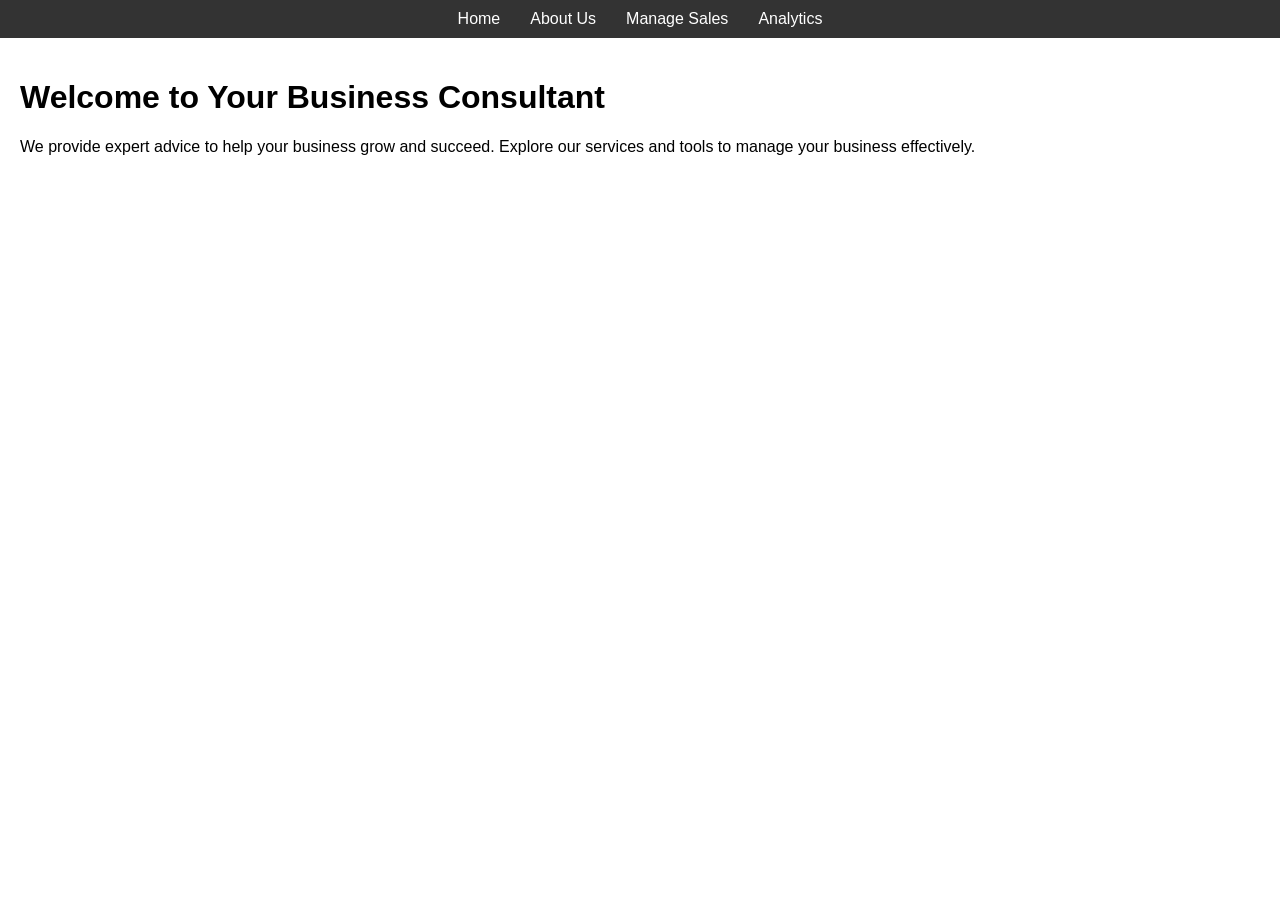
==== index.html @ 1d8488be "Committ 2" ====
<!DOCTYPE html>
<html lang="en">
<head>
    <meta charset="UTF-8">
    <meta name="viewport" content="width=device-width, initial-scale=1.0">
    <title>Business Consultant - Home</title>
    <link rel="stylesheet" href="styles.css">
</head>
<body>
    <header>
        <nav>
            <ul>
                <li><a href="index.html">Home</a></li>
                <li><a href="aboutus.html">About Us</a></li>
                <li><a href="managesales.html">Manage Sales</a></li>
                <li><a href="analytics.html">Analytics</a></li>
            </ul>
        </nav>
    </header>
    <main>
        <h1>Welcome to Your Business Consultant</h1>
        <p>We provide expert advice to help your business grow and succeed. Explore our services and tools to manage your business effectively.</p>
    </main>
</body>
</html>
---- styles.css ----
body {
    font-family: Arial, sans-serif;
    margin: 0;
    padding: 0;
}

header {
    background-color: #333;
    color: white;
    padding: 10px 0;
}

nav ul {
    list-style: none;
    margin: 0;
    padding: 0;
    display: flex;
    justify-content: center;
}

nav ul li {
    margin: 0 15px;
}

nav ul li a {
    color: white;
    text-decoration: none;
}

main {
    padding: 20px;
}
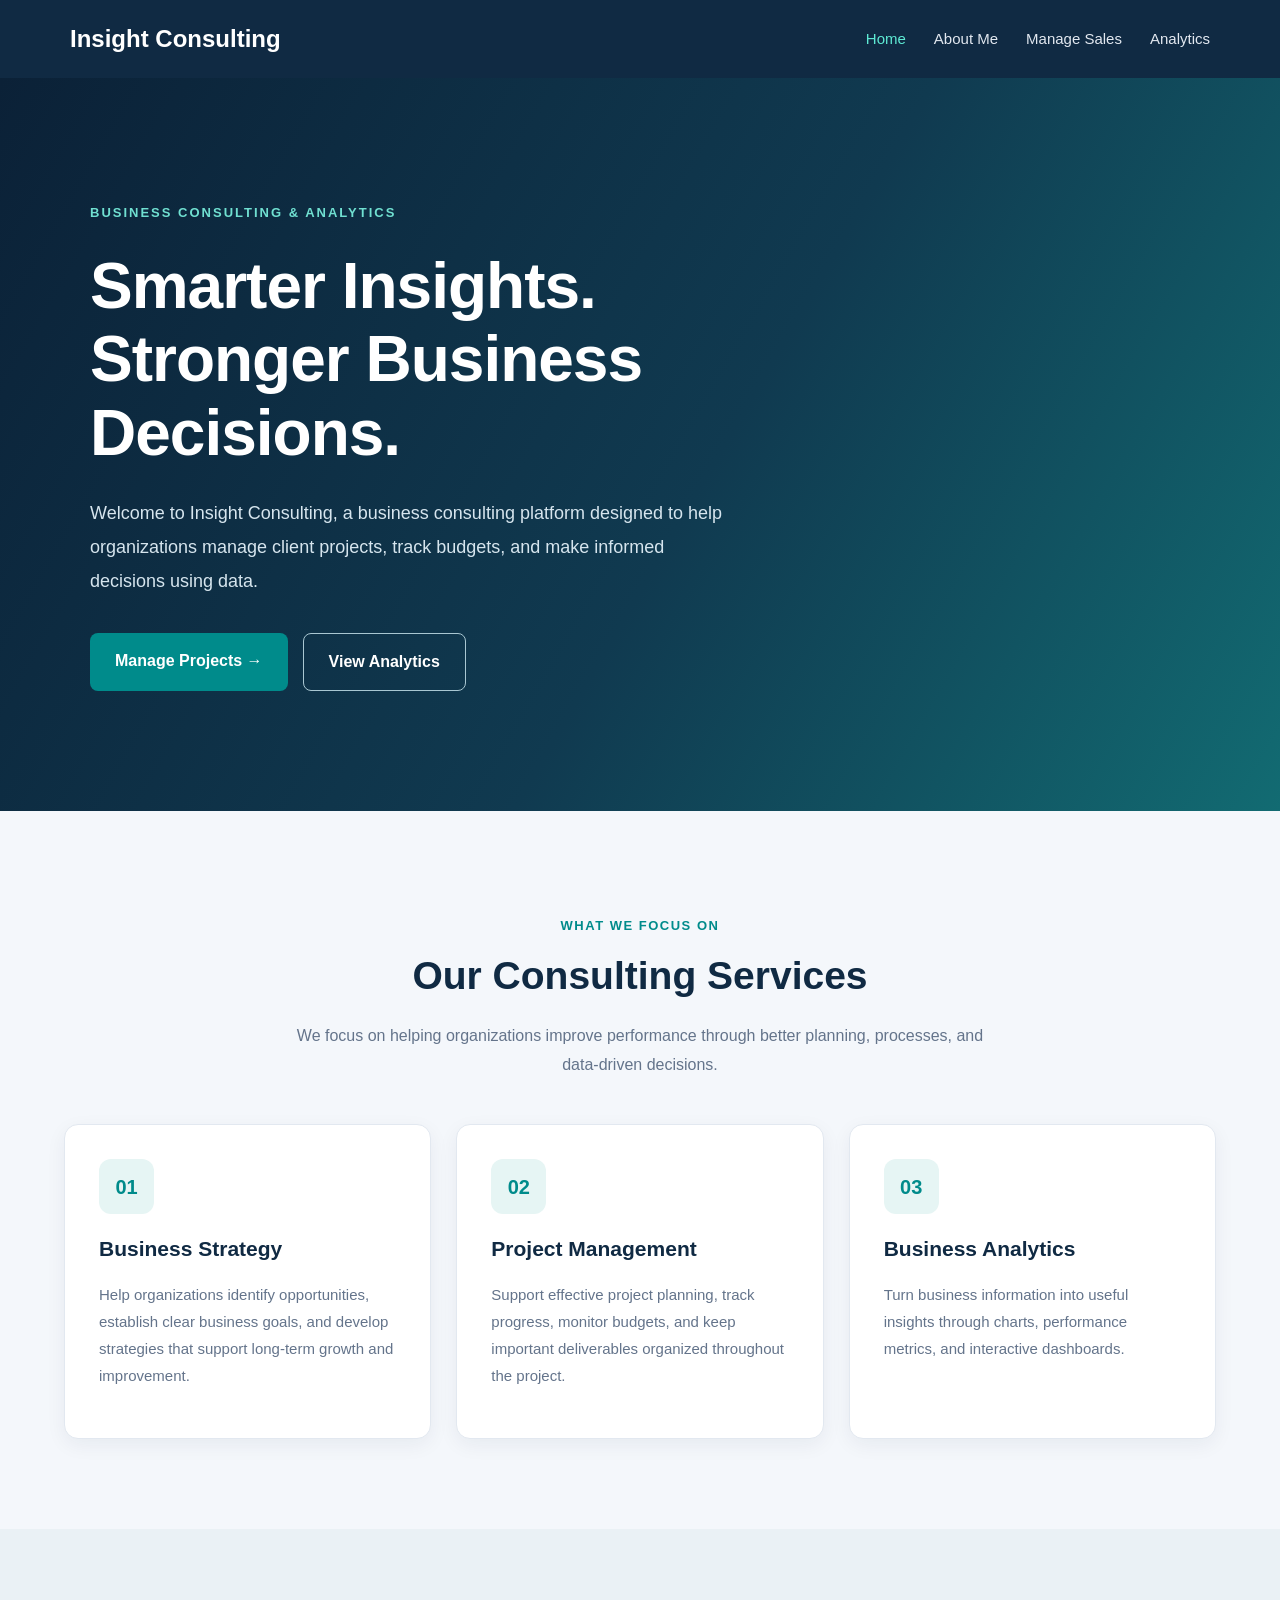
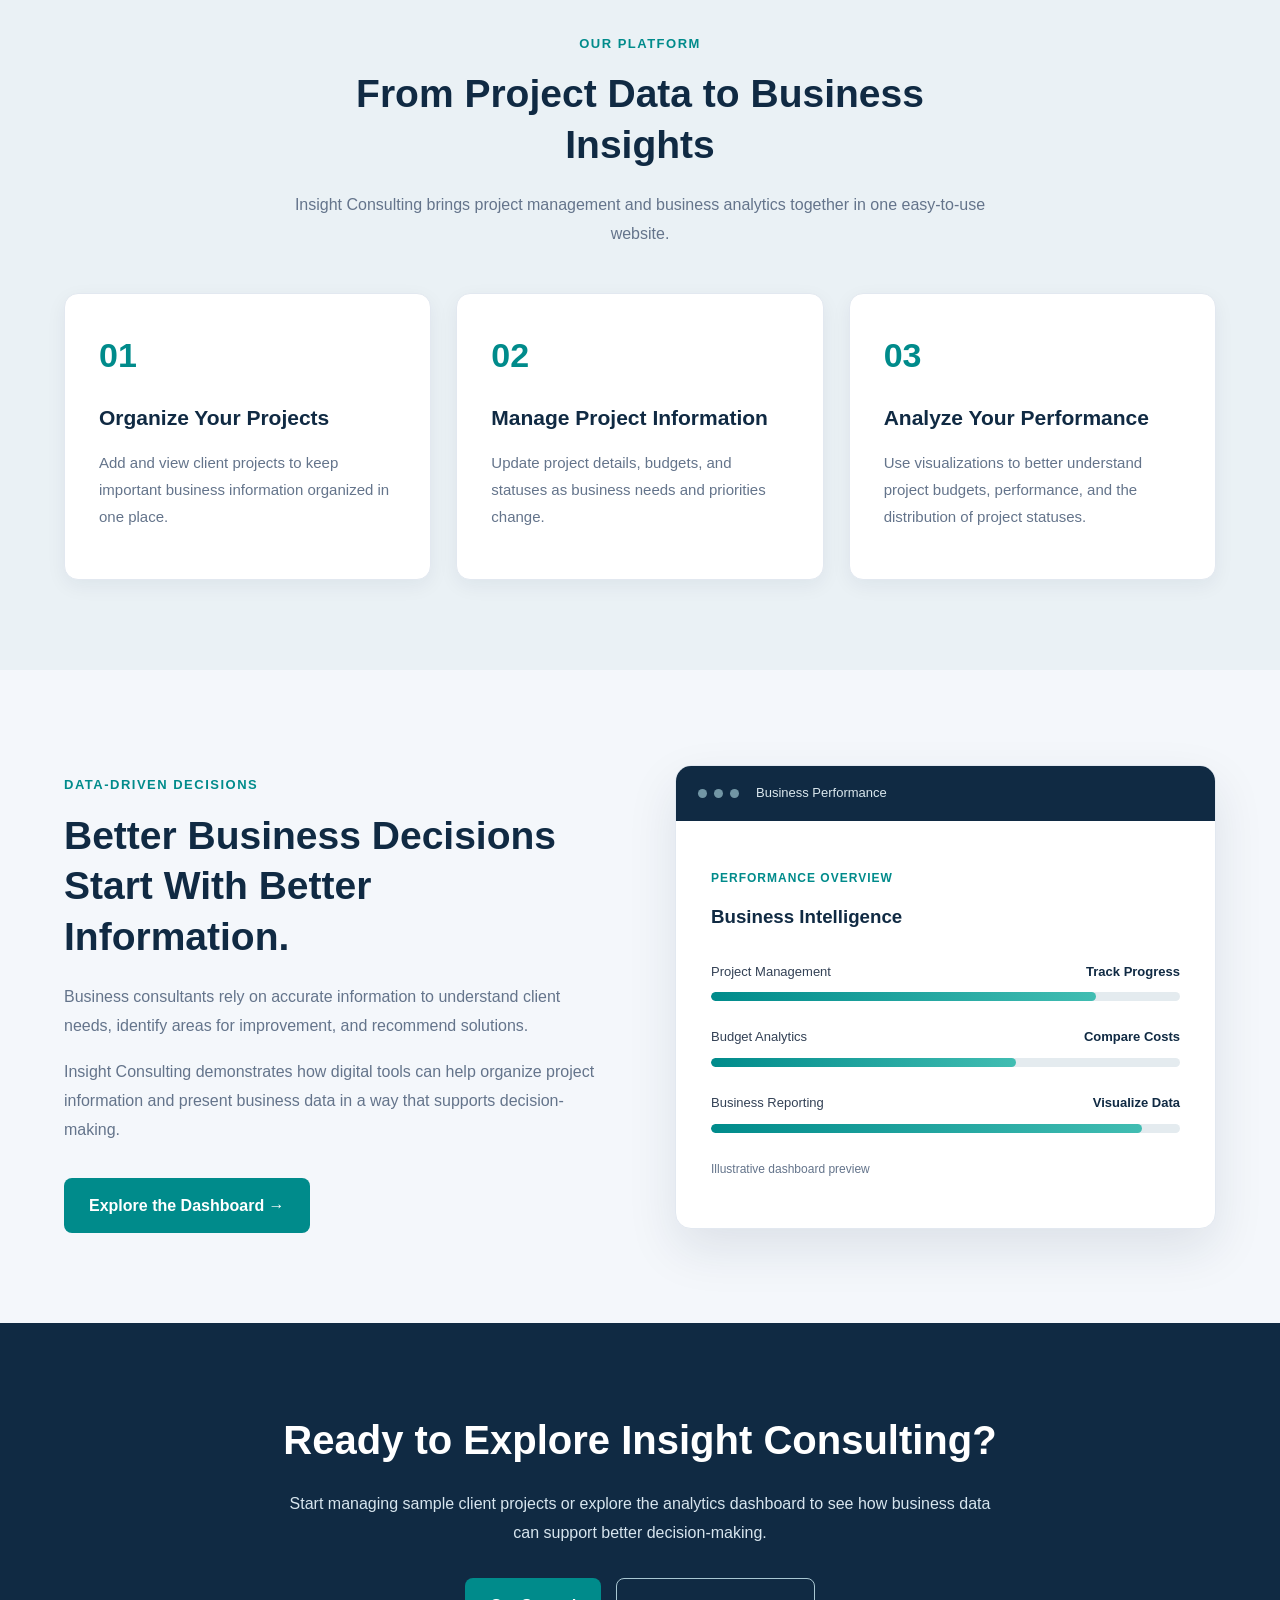
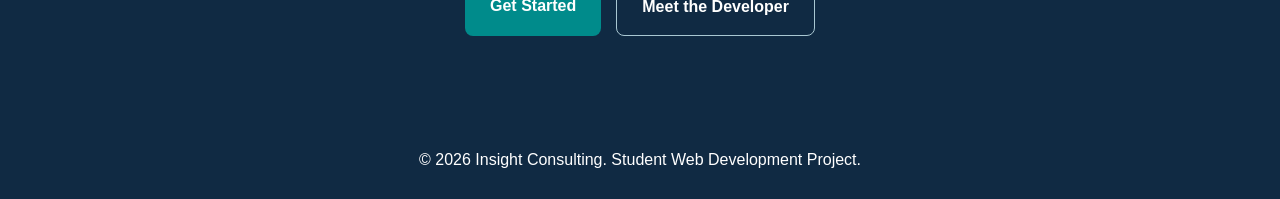
==== commit 9ad6b87c: "fixing the code" ====
--- a/index.html
+++ b/index.html
@@ -1,25 +1,331 @@
+
 <!DOCTYPE html>
 <html lang="en">
+
 <head>
+    <link rel="stylesheet" href="styles.css">
     <meta charset="UTF-8">
     <meta name="viewport" content="width=device-width, initial-scale=1.0">
-    <title>Business Consultant - Home</title>
+    <meta name="description" content="Insight Consulting helps businesses manage projects, track budgets, and understand performance through data analytics.">
+
+    <title>Home | Insight Consulting</title>
+
     <link rel="stylesheet" href="styles.css">
 </head>
+
 <body>
+
+    <!-- NAVIGATION BAR -->
     <header>
-        <nav>
-            <ul>
-                <li><a href="index.html">Home</a></li>
-                <li><a href="aboutus.html">About Us</a></li>
+        <nav class="navbar" aria-label="Main navigation">
+
+            <a href="index.html" class="logo">
+                Insight Consulting
+            </a>
+
+            <ul class="nav-links">
+                <li>
+                    <a href="index.html" class="active" aria-current="page">
+                        Home
+                    </a>
+                </li>
+                <li><a href="aboutus.html">About Me</a></li>
                 <li><a href="managesales.html">Manage Sales</a></li>
                 <li><a href="analytics.html">Analytics</a></li>
             </ul>
+
         </nav>
     </header>
-    <main>
-        <h1>Welcome to Your Business Consultant</h1>
-        <p>We provide expert advice to help your business grow and succeed. Explore our services and tools to manage your business effectively.</p>
+
+    <main class="home-page">
+
+        <!-- HERO SECTION -->
+        <section class="home-hero">
+            <div class="home-hero-content">
+
+                <p class="home-eyebrow">
+                    BUSINESS CONSULTING & ANALYTICS
+                </p>
+
+                <h1>
+                    Smarter Insights.<br>
+                    Stronger Business Decisions.
+                </h1>
+
+                <p class="home-hero-description">
+                    Welcome to Insight Consulting, a business
+                    consulting platform designed to help
+                    organizations manage client projects,
+                    track budgets, and make informed decisions
+                    using data.
+                </p>
+
+                <div class="home-actions">
+                    <a href="managesales.html" class="home-button-primary">
+                        Manage Projects &rarr;
+                    </a>
+
+                    <a href="analytics.html" class="home-button-secondary">
+                        View Analytics
+                    </a>
+                </div>
+
+            </div>
+        </section>
+
+        <!-- SERVICES SECTION -->
+        <section class="home-section" id="services">
+
+            <div class="home-section-heading">
+                <p class="home-section-label">WHAT WE FOCUS ON</p>
+
+                <h2>Our Consulting Services</h2>
+
+                <p>
+                    We focus on helping organizations improve
+                    performance through better planning,
+                    processes, and data-driven decisions.
+                </p>
+            </div>
+
+            <div class="home-card-grid">
+
+                <article class="home-service-card">
+                    <div class="home-service-icon" aria-hidden="true">
+                        01
+                    </div>
+
+                    <h3>Business Strategy</h3>
+
+                    <p>
+                        Help organizations identify opportunities,
+                        establish clear business goals, and
+                        develop strategies that support
+                        long-term growth and improvement.
+                    </p>
+                </article>
+
+                <article class="home-service-card">
+                    <div class="home-service-icon" aria-hidden="true">
+                        02
+                    </div>
+
+                    <h3>Project Management</h3>
+
+                    <p>
+                        Support effective project planning,
+                        track progress, monitor budgets,
+                        and keep important deliverables
+                        organized throughout the project.
+                    </p>
+                </article>
+
+                <article class="home-service-card">
+                    <div class="home-service-icon" aria-hidden="true">
+                        03
+                    </div>
+
+                    <h3>Business Analytics</h3>
+
+                    <p>
+                        Turn business information into useful
+                        insights through charts, performance
+                        metrics, and interactive dashboards.
+                    </p>
+                </article>
+
+            </div>
+        </section>
+
+        <!-- HOW IT WORKS -->
+        <section class="home-section home-section-alt">
+
+            <div class="home-section-heading">
+                <p class="home-section-label">OUR PLATFORM</p>
+
+                <h2>From Project Data to Business Insights</h2>
+
+                <p>
+                    Insight Consulting brings project management
+                    and business analytics together in one
+                    easy-to-use website.
+                </p>
+            </div>
+
+            <div class="home-steps-grid">
+
+                <article class="home-step-card">
+                    <span class="home-step-number">01</span>
+
+                    <h3>Organize Your Projects</h3>
+
+                    <p>
+                        Add and view client projects to keep
+                        important business information
+                        organized in one place.
+                    </p>
+                </article>
+
+                <article class="home-step-card">
+                    <span class="home-step-number">02</span>
+
+                    <h3>Manage Project Information</h3>
+
+                    <p>
+                        Update project details, budgets,
+                        and statuses as business needs
+                        and priorities change.
+                    </p>
+                </article>
+
+                <article class="home-step-card">
+                    <span class="home-step-number">03</span>
+
+                    <h3>Analyze Your Performance</h3>
+
+                    <p>
+                        Use visualizations to better understand
+                        project budgets, performance,
+                        and the distribution of project statuses.
+                    </p>
+                </article>
+
+            </div>
+
+        </section>
+
+        <!-- FEATURE SECTION -->
+        <section class="home-section">
+
+            <div class="home-feature">
+
+                <div class="home-feature-content">
+
+                    <p class="home-section-label">
+                        DATA-DRIVEN DECISIONS
+                    </p>
+
+                    <h2>
+                        Better Business Decisions Start
+                        With Better Information.
+                    </h2>
+
+                    <p>
+                        Business consultants rely on accurate
+                        information to understand client needs,
+                        identify areas for improvement,
+                        and recommend solutions.
+                    </p>
+
+                    <p>
+                        Insight Consulting demonstrates how
+                        digital tools can help organize project
+                        information and present business data
+                        in a way that supports decision-making.
+                    </p>
+
+                    <a href="analytics.html" class="home-button-primary">
+                        Explore the Dashboard &rarr;
+                    </a>
+
+                </div>
+
+                <div class="home-feature-panel">
+
+                    <div class="home-preview-header">
+                        <span class="home-preview-dot"></span>
+                        <span class="home-preview-dot"></span>
+                        <span class="home-preview-dot"></span>
+                        <span>Business Performance</span>
+                    </div>
+
+                    <div class="home-preview-body">
+
+                        <p class="home-preview-label">
+                            PERFORMANCE OVERVIEW
+                        </p>
+
+                        <h3>Business Intelligence</h3>
+
+                        <div class="home-preview-metric">
+                            <span>Project Management</span>
+                            <strong>Track Progress</strong>
+                        </div>
+
+                        <div class="home-preview-bar">
+                            <div style="width: 82%"></div>
+                        </div>
+
+                        <div class="home-preview-metric">
+                            <span>Budget Analytics</span>
+                            <strong>Compare Costs</strong>
+                        </div>
+
+                        <div class="home-preview-bar">
+                            <div style="width: 65%"></div>
+                        </div>
+
+                        <div class="home-preview-metric">
+                            <span>Business Reporting</span>
+                            <strong>Visualize Data</strong>
+                        </div>
+
+                        <div class="home-preview-bar">
+                            <div style="width: 92%"></div>
+                        </div>
+
+                        <p class="home-preview-disclaimer">
+                            Illustrative dashboard preview
+                        </p>
+
+                    </div>
+
+                </div>
+
+            </div>
+
+        </section>
+
+        <!-- CALL TO ACTION -->
+        <section class="home-cta">
+
+            <div class="home-cta-content">
+
+                <h2>Ready to Explore Insight Consulting?</h2>
+
+                <p>
+                    Start managing sample client projects
+                    or explore the analytics dashboard
+                    to see how business data can support
+                    better decision-making.
+                </p>
+
+                <div class="home-actions home-actions-center">
+
+                    <a href="managesales.html" class="home-button-primary">
+                        Get Started
+                    </a>
+
+                    <a href="aboutus.html" class="home-button-secondary">
+                        Meet the Developer
+                    </a>
+
+                </div>
+
+            </div>
+
+        </section>
+
     </main>
+
+    <!-- FOOTER -->
+    <footer class="about-footer">
+        <p>
+            &copy; 2026 Insight Consulting.
+            Student Web Development Project.
+        </p>
+    </footer>
+
 </body>
 </html>
+
--- a/styles.css
+++ b/styles.css
@@ -1,32 +1,1118 @@
+
+/* ==========================================
+   INSIGHT CONSULTING
+   COMPLETE WEBSITE STYLESHEET
+   ========================================== */
+
+/* COLORS AND GENERAL SETTINGS */
+
+:root {
+    --navy: #102a43;
+    --dark-blue: #173f5f;
+    --teal: #008b8b;
+    --light-teal: #e6f5f4;
+    --background: #f4f7fb;
+    --white: #ffffff;
+    --text: #334155;
+    --muted: #64748b;
+    --border: #e2e8f0;
+    --shadow: 0 6px 20px rgba(16, 42, 67, 0.06);
+}
+
+* {
+    box-sizing: border-box;
+}
+
+html {
+    scroll-behavior: smooth;
+}
+
 body {
-    font-family: Arial, sans-serif;
+    font-family: Arial, Helvetica, sans-serif;
     margin: 0;
     padding: 0;
-}
+    background: var(--background);
+    color: var(--text);
+    line-height: 1.6;
+}
+
+h1, h2, h3 {
+    color: var(--navy);
+    margin-top: 0;
+}
+
+p {
+    line-height: 1.8;
+}
+
+a {
+    text-decoration: none;
+}
+
+button, input, select, textarea {
+    font: inherit;
+}
+
+main {
+    width: 100%;
+    min-height: 70vh;
+}
+
+.container {
+    max-width: 1200px;
+    margin: auto;
+    padding: 40px 24px;
+}
+
+[hidden] {
+    display: none !important;
+}
+
+/* ==========================================
+   NAVIGATION BAR - ALL PAGES
+   ========================================== */
 
 header {
-    background-color: #333;
-    color: white;
-    padding: 10px 0;
-}
-
+    background: var(--navy);
+    color: white;
+}
+
+.navbar {
+    max-width: 1200px;
+    margin: auto;
+    padding: 20px 30px;
+    display: flex;
+    justify-content: space-between;
+    align-items: center;
+    gap: 20px;
+}
+
+.logo {
+    font-size: 24px;
+    font-weight: 700;
+    color: white;
+    white-space: nowrap;
+}
+
+.nav-links,
 nav ul {
+    display: flex;
+    align-items: center;
+    justify-content: center;
+    flex-wrap: wrap;
+    gap: 28px;
     list-style: none;
     margin: 0;
     padding: 0;
+}
+
+.nav-links a,
+nav ul a {
+    color: #e2e8f0;
+    font-size: 15px;
+    font-weight: 500;
+    transition: color 0.2s;
+}
+
+.nav-links a:hover,
+.nav-links a.active,
+nav ul a:hover {
+    color: #5eead4;
+}
+
+/* ==========================================
+   SHARED BUTTONS
+   ========================================== */
+
+.btn,
+button {
+    display: inline-block;
+    background: var(--teal);
+    color: white;
+    border: none;
+    border-radius: 8px;
+    padding: 12px 20px;
+    font-weight: 600;
+    cursor: pointer;
+    transition: background 0.2s, transform 0.2s;
+}
+
+.btn:hover,
+button:hover {
+    background: #006d6d;
+    transform: translateY(-2px);
+}
+
+.github-btn {
+    display: inline-block;
+    background: var(--teal);
+    color: white;
+    padding: 13px 24px;
+    border-radius: 8px;
+    font-weight: 600;
+    margin-top: 15px;
+    transition: background 0.2s;
+}
+
+.github-btn:hover {
+    background: #006d6d;
+}
+
+/* ==========================================
+   SHARED HERO DESIGN
+   ABOUT ME, ANALYTICS, MANAGE SALES
+   ========================================== */
+
+.about-hero {
+    background: linear-gradient(
+        135deg,
+        #102a43 0%,
+        #176b78 100%
+    );
+    text-align: center;
+    padding: 80px 20px;
+}
+
+.about-hero h1 {
+    color: white;
+    font-size: 44px;
+    margin-bottom: 15px;
+}
+
+.about-hero p {
+    color: #dcebf1;
+    font-size: 18px;
+    max-width: 680px;
+    margin: auto;
+}
+
+/* ==========================================
+   HOME PAGE - HERO SECTION
+   ========================================== */
+
+.home-page {
+    background: var(--background);
+}
+
+.home-hero {
+    background: linear-gradient(
+        120deg,
+        #0b2137 0%,
+        #103a50 55%,
+        #126b72 100%
+    );
+    color: white;
+    padding: 110px 24px 120px;
+}
+
+.home-hero-content {
+    max-width: 1100px;
+    margin: auto;
+}
+
+.home-eyebrow {
+    color: #70e0d1;
+    font-size: 13px;
+    font-weight: 700;
+    letter-spacing: 2px;
+    margin-bottom: 25px;
+}
+
+.home-hero h1 {
+    color: white;
+    font-size: clamp(38px, 5vw, 64px);
+    line-height: 1.15;
+    max-width: 850px;
+    margin-bottom: 25px;
+    letter-spacing: -1px;
+}
+
+.home-hero-description {
+    color: #d6e5ee;
+    font-size: 18px;
+    max-width: 650px;
+    line-height: 1.9;
+    margin-bottom: 35px;
+}
+
+.home-actions {
     display: flex;
+    gap: 15px;
+    flex-wrap: wrap;
+}
+
+.home-button-primary,
+.home-button-secondary {
+    display: inline-block;
+    padding: 15px 25px;
+    border-radius: 8px;
+    font-weight: 700;
+    transition: background 0.2s, transform 0.2s;
+}
+
+.home-button-primary {
+    background: var(--teal);
+    color: white;
+}
+
+.home-button-primary:hover {
+    background: #00a09d;
+    transform: translateY(-2px);
+}
+
+.home-button-secondary {
+    background: transparent;
+    color: white;
+    border: 1px solid #a9c7d2;
+}
+
+.home-button-secondary:hover {
+    background: rgba(255, 255, 255, 0.12);
+    transform: translateY(-2px);
+}
+
+/* ==========================================
+   HOME PAGE - SERVICES AND SECTIONS
+   ========================================== */
+
+.home-section {
+    max-width: 1200px;
+    margin: auto;
+    padding: 90px 24px;
+}
+
+.home-section-alt {
+    max-width: none;
+    background: #eaf1f5;
+}
+
+.home-section-alt > * {
+    max-width: 1152px;
+    margin-left: auto;
+    margin-right: auto;
+}
+
+.home-section-heading {
+    max-width: 700px;
+    margin: 0 auto 45px;
+    text-align: center;
+}
+
+.home-section-label {
+    color: var(--teal);
+    font-size: 13px;
+    font-weight: 700;
+    letter-spacing: 1.5px;
+}
+
+.home-section-heading h2,
+.home-feature h2 {
+    font-size: clamp(28px, 3.5vw, 39px);
+    line-height: 1.3;
+    margin: 14px 0 20px;
+}
+
+.home-section-heading p:not(.home-section-label) {
+    color: var(--muted);
+    font-size: 16px;
+}
+
+.home-card-grid,
+.home-steps-grid {
+    display: grid;
+    grid-template-columns: repeat(3, minmax(0, 1fr));
+    gap: 25px;
+}
+
+.home-service-card,
+.home-step-card {
+    background: white;
+    padding: 34px;
+    border-radius: 14px;
+    border: 1px solid var(--border);
+    box-shadow: var(--shadow);
+    transition: transform 0.2s, box-shadow 0.2s;
+}
+
+.home-service-card:hover,
+.home-step-card:hover {
+    transform: translateY(-5px);
+    box-shadow: 0 12px 25px rgba(16, 42, 67, 0.1);
+}
+
+.home-service-card h3,
+.home-step-card h3 {
+    font-size: 21px;
+    margin: 18px 0 12px;
+}
+
+.home-service-card p,
+.home-step-card p {
+    color: var(--muted);
+    font-size: 15px;
+}
+
+.home-service-icon {
+    display: flex;
+    align-items: center;
     justify-content: center;
-}
-
-nav ul li {
-    margin: 0 15px;
-}
-
-nav ul li a {
-    color: white;
-    text-decoration: none;
-}
-
-main {
-    padding: 20px;
-}
+    width: 55px;
+    height: 55px;
+    background: var(--light-teal);
+    color: var(--teal);
+    border-radius: 12px;
+    font-size: 20px;
+    font-weight: 800;
+}
+
+.home-step-number {
+    display: inline-block;
+    color: var(--teal);
+    font-size: 34px;
+    font-weight: 800;
+}
+
+/* ==========================================
+   HOME PAGE - DASHBOARD PREVIEW
+   ========================================== */
+
+.home-feature {
+    display: grid;
+    grid-template-columns: 1fr 1fr;
+    gap: 70px;
+    align-items: center;
+}
+
+.home-feature-content > p:not(.home-section-label) {
+    color: var(--muted);
+    margin-bottom: 18px;
+}
+
+.home-feature-content .home-button-primary {
+    margin-top: 15px;
+}
+
+.home-feature-panel {
+    background: white;
+    border: 1px solid var(--border);
+    border-radius: 16px;
+    overflow: hidden;
+    box-shadow: 0 20px 50px rgba(16, 42, 67, 0.1);
+}
+
+.home-preview-header {
+    display: flex;
+    align-items: center;
+    gap: 7px;
+    background: var(--navy);
+    color: #dae7ed;
+    padding: 17px 22px;
+    font-size: 13px;
+}
+
+.home-preview-header span:last-child {
+    margin-left: 10px;
+}
+
+.home-preview-dot {
+    width: 9px;
+    height: 9px;
+    background: #7296a5;
+    border-radius: 50%;
+}
+
+.home-preview-body {
+    padding: 35px;
+}
+
+.home-preview-label {
+    color: var(--teal);
+    font-size: 12px;
+    font-weight: 700;
+    letter-spacing: 1px;
+}
+
+.home-preview-body h3 {
+    margin-bottom: 30px;
+}
+
+.home-preview-metric {
+    display: flex;
+    justify-content: space-between;
+    align-items: center;
+    gap: 12px;
+    font-size: 13px;
+    margin-bottom: 10px;
+}
+
+.home-preview-metric strong {
+    color: var(--navy);
+}
+
+.home-preview-bar {
+    background: #e4ebef;
+    height: 9px;
+    border-radius: 10px;
+    overflow: hidden;
+    margin-bottom: 26px;
+}
+
+.home-preview-bar div {
+    background: linear-gradient(90deg, #008b8b, #41bdb2);
+    height: 100%;
+    border-radius: 10px;
+}
+
+.home-preview-disclaimer {
+    color: var(--muted);
+    font-size: 12px;
+}
+
+/* HOME CALL TO ACTION */
+
+.home-cta {
+    background: var(--navy);
+    color: white;
+    text-align: center;
+    padding: 85px 24px;
+}
+
+.home-cta-content {
+    max-width: 730px;
+    margin: auto;
+}
+
+.home-cta h2 {
+    color: white;
+    font-size: clamp(28px, 4vw, 40px);
+    margin-bottom: 18px;
+}
+
+.home-cta p {
+    color: #d7e5ee;
+    margin-bottom: 30px;
+}
+
+.home-actions-center {
+    justify-content: center;
+}
+
+/* ==========================================
+   ABOUT ME PAGE
+   ========================================== */
+
+.about-page {
+    background: var(--background);
+}
+
+.about-container {
+    max-width: 1100px;
+    margin: 50px auto;
+    padding: 0 24px;
+    display: grid;
+    grid-template-columns: repeat(2, minmax(0, 1fr));
+    gap: 25px;
+}
+
+.about-card {
+    background: white;
+    border: 1px solid var(--border);
+    border-radius: 14px;
+    padding: 32px;
+    box-shadow: var(--shadow);
+    transition: transform 0.2s, box-shadow 0.2s;
+}
+
+.about-card:hover {
+    transform: translateY(-4px);
+    box-shadow: 0 12px 28px rgba(16, 42, 67, 0.1);
+}
+
+.about-card h2 {
+    font-size: 24px;
+    margin-bottom: 18px;
+}
+
+.about-card p {
+    color: #526174;
+    font-size: 15px;
+    line-height: 1.9;
+    margin-bottom: 15px;
+}
+
+/* TECHNOLOGY BADGES */
+
+.skills {
+    display: flex;
+    flex-wrap: wrap;
+    gap: 12px;
+    margin-top: 20px;
+}
+
+.skills span {
+    background: var(--light-teal);
+    color: #066a6a;
+    border-radius: 25px;
+    padding: 10px 16px;
+    font-weight: 600;
+    font-size: 14px;
+}
+
+/* GITHUB CARD */
+
+.github-card {
+    background: linear-gradient(
+        135deg,
+        #102a43,
+        #173f5f
+    );
+}
+
+.github-card h2 {
+    color: white;
+}
+
+.github-card p {
+    color: #e2e8f0;
+}
+
+/* ==========================================
+   ANALYTICS PAGE
+   ========================================== */
+
+.analytics-page {
+    background: var(--background);
+}
+
+.analytics-container,
+.manage-container {
+    max-width: 1200px;
+    margin: auto;
+    padding: 45px 24px;
+}
+
+.dashboard-heading {
+    margin-bottom: 30px;
+}
+
+.dashboard-heading h2 {
+    font-size: 28px;
+    margin-bottom: 8px;
+}
+
+.dashboard-heading p {
+    color: var(--muted);
+    margin: 0 0 10px;
+}
+
+.sample-note {
+    font-size: 13px;
+    font-style: italic;
+}
+
+/* KPI CARDS */
+
+.kpi-grid {
+    display: grid;
+    grid-template-columns: repeat(4, minmax(0, 1fr));
+    gap: 20px;
+    margin-bottom: 30px;
+}
+
+.kpi-card {
+    background: white;
+    border: 1px solid var(--border);
+    border-radius: 14px;
+    padding: 25px;
+    box-shadow: var(--shadow);
+    min-width: 0;
+}
+
+.kpi-card h3 {
+    color: var(--muted);
+    font-size: 14px;
+    font-weight: 600;
+    margin-bottom: 15px;
+}
+
+.kpi-card p {
+    color: var(--navy);
+    font-size: clamp(24px, 2.5vw, 32px);
+    font-weight: 700;
+    margin: 0 0 10px;
+    overflow-wrap: anywhere;
+}
+
+.kpi-card span {
+    color: var(--muted);
+    font-size: 13px;
+}
+
+/* CHARTS */
+
+.charts-grid {
+    display: grid;
+    grid-template-columns: repeat(2, minmax(0, 1fr));
+    gap: 25px;
+    margin-bottom: 30px;
+}
+
+.chart-card {
+    background: white;
+    border: 1px solid var(--border);
+    border-radius: 14px;
+    padding: 28px;
+    box-shadow: var(--shadow);
+    min-width: 0;
+}
+
+.chart-card h2 {
+    font-size: 20px;
+    margin-bottom: 10px;
+}
+
+.chart-card p {
+    color: var(--muted);
+    font-size: 14px;
+    margin-bottom: 20px;
+}
+
+.chart-wrapper {
+    position: relative;
+    width: 100%;
+    height: 320px;
+}
+
+.insights-card {
+    background: linear-gradient(
+        135deg,
+        #102a43,
+        #176b78
+    );
+    color: white;
+    padding: 35px;
+    border-radius: 14px;
+}
+
+.insights-card h2 {
+    color: white;
+    margin-bottom: 15px;
+}
+
+.insights-card p {
+    color: #e2e8f0;
+    max-width: 850px;
+}
+
+/* ==========================================
+   MANAGE SALES / PROJECTS PAGE
+   ========================================== */
+
+.manage-page {
+    background: var(--background);
+}
+
+.manage-card {
+    background: white;
+    border: 1px solid var(--border);
+    border-radius: 14px;
+    padding: 30px;
+    margin-bottom: 30px;
+    box-shadow: var(--shadow);
+}
+
+.manage-card h2 {
+    font-size: 23px;
+    margin-bottom: 10px;
+}
+
+.manage-card > p {
+    color: var(--muted);
+    margin-bottom: 24px;
+}
+
+/* FORMS */
+
+form {
+    max-width: 700px;
+    background: white;
+    padding: 30px;
+    border: 1px solid var(--border);
+    border-radius: 12px;
+    margin-bottom: 30px;
+}
+
+.project-form {
+    max-width: none;
+    background: transparent;
+    border: none;
+    padding: 0;
+    margin: 0;
+}
+
+.form-grid,
+.filter-grid {
+    display: grid;
+    grid-template-columns: repeat(2, minmax(0, 1fr));
+    gap: 20px;
+}
+
+.form-field {
+    min-width: 0;
+}
+
+label {
+    display: block;
+    font-weight: 600;
+    font-size: 14px;
+    margin-bottom: 8px;
+}
+
+input,
+select,
+textarea {
+    width: 100%;
+    padding: 12px 14px;
+    border: 1px solid #cbd5e1;
+    border-radius: 8px;
+    margin-bottom: 18px;
+    background: white;
+    color: var(--text);
+}
+
+input:focus,
+select:focus,
+textarea:focus {
+    outline: 2px solid var(--teal);
+    outline-offset: 1px;
+}
+
+.form-actions {
+    display: flex;
+    flex-wrap: wrap;
+    gap: 12px;
+    margin-top: 10px;
+}
+
+.secondary-button {
+    background: #e2e8f0;
+    color: var(--navy);
+}
+
+.secondary-button:hover {
+    background: #cbd5e1;
+}
+
+.form-message {
+    min-height: 24px;
+    font-size: 14px;
+    font-weight: 600;
+    margin-top: 15px;
+}
+
+/* PROJECT TABLE */
+
+.records-heading {
+    display: flex;
+    justify-content: space-between;
+    align-items: center;
+    gap: 20px;
+    flex-wrap: wrap;
+    margin-bottom: 25px;
+}
+
+.records-heading p {
+    color: var(--muted);
+    margin: 5px 0;
+}
+
+.records-heading .github-btn {
+    margin-top: 0;
+}
+
+.table-container {
+    width: 100%;
+    overflow-x: auto;
+    background: white;
+    border: 1px solid var(--border);
+    border-radius: 12px;
+}
+
+table {
+    border-collapse: collapse;
+    width: 100%;
+    min-width: 600px;
+}
+
+.table-container table {
+    min-width: 900px;
+}
+
+th, td {
+    padding: 15px 18px;
+    text-align: left;
+    border-bottom: 1px solid var(--border);
+}
+
+th {
+    background: #eaf0f6;
+    color: var(--navy);
+    font-size: 14px;
+    white-space: nowrap;
+}
+
+td {
+    vertical-align: middle;
+}
+
+tbody tr:hover {
+    background: #f8fafc;
+}
+
+/* STATUS BADGES */
+
+.project-status {
+    display: inline-block;
+    padding: 6px 11px;
+    border-radius: 20px;
+    font-size: 12px;
+    font-weight: 700;
+    white-space: nowrap;
+}
+
+.project-status.planning {
+    background: #f1f5f9;
+    color: #475569;
+}
+
+.project-status.in-progress {
+    background: #dff7f2;
+    color: #096b60;
+}
+
+.project-status.completed {
+    background: #dbeafe;
+    color: #1d4ed8;
+}
+
+/* EDIT AND DELETE BUTTONS */
+
+.table-actions {
+    display: flex;
+    gap: 8px;
+}
+
+.table-actions button {
+    padding: 8px 12px;
+    border-radius: 6px;
+    font-size: 12px;
+    font-weight: 600;
+}
+
+.edit-button {
+    background: #e0f2f1;
+    color: #006d6d;
+}
+
+.edit-button:hover {
+    background: #b2dfdb;
+}
+
+.delete-button {
+    background: #fee2e2;
+    color: #b91c1c;
+}
+
+.delete-button:hover {
+    background: #fecaca;
+}
+
+.empty-message {
+    text-align: center;
+    padding: 25px;
+    color: var(--muted);
+}
+
+/* ==========================================
+   FOOTER - ALL PAGES
+   ========================================== */
+
+footer {
+    background: var(--navy);
+    color: white;
+    text-align: center;
+    padding: 25px 20px;
+}
+
+footer p {
+    margin: 0;
+    color: white;
+}
+
+/* ==========================================
+   TABLET RESPONSIVENESS
+   ========================================== */
+
+@media (max-width: 950px) {
+
+    .kpi-grid {
+        grid-template-columns: repeat(2, minmax(0, 1fr));
+    }
+
+    .charts-grid {
+        grid-template-columns: 1fr;
+    }
+
+    .home-card-grid,
+    .home-steps-grid {
+        grid-template-columns: repeat(2, minmax(0, 1fr));
+    }
+
+    .home-feature {
+        grid-template-columns: 1fr;
+        gap: 35px;
+    }
+}
+
+/* ==========================================
+   MOBILE RESPONSIVENESS
+   ========================================== */
+
+@media (max-width: 768px) {
+
+    .navbar {
+        flex-direction: column;
+        padding: 20px;
+        text-align: center;
+    }
+
+    .nav-links,
+    nav ul {
+        flex-wrap: wrap;
+        justify-content: center;
+        gap: 12px 20px;
+    }
+
+    .about-hero {
+        padding: 60px 20px;
+    }
+
+    .about-hero h1 {
+        font-size: 34px;
+    }
+
+    .about-container {
+        grid-template-columns: 1fr;
+        margin: 30px auto;
+    }
+
+    .about-card {
+        padding: 24px;
+    }
+
+    .form-grid,
+    .filter-grid {
+        grid-template-columns: 1fr;
+        gap: 10px;
+    }
+
+    .manage-container,
+    .analytics-container {
+        padding: 25px 16px;
+    }
+
+    .manage-card,
+    .chart-card {
+        padding: 20px;
+    }
+
+    .form-actions {
+        flex-direction: column;
+    }
+
+    .form-actions button {
+        width: 100%;
+    }
+
+    form {
+        padding: 20px;
+    }
+
+    .container {
+        padding: 25px 16px;
+    }
+}
+
+@media (max-width: 600px) {
+
+    .home-hero {
+        padding: 75px 20px;
+    }
+
+    .home-hero h1 {
+        letter-spacing: -0.5px;
+    }
+
+    .home-section {
+        padding: 55px 20px;
+    }
+
+    .home-card-grid,
+    .home-steps-grid {
+        grid-template-columns: 1fr;
+    }
+
+    .home-service-card,
+    .home-step-card {
+        padding: 25px;
+    }
+
+    .home-preview-body {
+        padding: 22px;
+    }
+
+    .home-preview-metric {
+        flex-direction: column;
+        align-items: flex-start;
+    }
+
+    .home-cta {
+        padding: 65px 20px;
+    }
+
+    .kpi-grid {
+        grid-template-columns: 1fr;
+    }
+
+    .chart-wrapper {
+        height: 300px;
+    }
+
+    .insights-card {
+        padding: 25px;
+    }
+}
+
+/* ==========================================
+   ACCESSIBILITY
+   ========================================== */
+
+a:focus-visible,
+button:focus-visible {
+    outline: 3px solid #14b8a6;
+    outline-offset: 3px;
+}
+
+@media (prefers-reduced-motion: reduce) {
+
+    html {
+        scroll-behavior: auto;
+    }
+
+    *,
+    *::before,
+    *::after {
+        transition: none !important;
+        animation: none !important;
+    }
+}
--- a/styles.css
+++ b/styles.css
@@ -1,32 +1,1118 @@
+
+/* ==========================================
+   INSIGHT CONSULTING
+   COMPLETE WEBSITE STYLESHEET
+   ========================================== */
+
+/* COLORS AND GENERAL SETTINGS */
+
+:root {
+    --navy: #102a43;
+    --dark-blue: #173f5f;
+    --teal: #008b8b;
+    --light-teal: #e6f5f4;
+    --background: #f4f7fb;
+    --white: #ffffff;
+    --text: #334155;
+    --muted: #64748b;
+    --border: #e2e8f0;
+    --shadow: 0 6px 20px rgba(16, 42, 67, 0.06);
+}
+
+* {
+    box-sizing: border-box;
+}
+
+html {
+    scroll-behavior: smooth;
+}
+
 body {
-    font-family: Arial, sans-serif;
+    font-family: Arial, Helvetica, sans-serif;
     margin: 0;
     padding: 0;
-}
+    background: var(--background);
+    color: var(--text);
+    line-height: 1.6;
+}
+
+h1, h2, h3 {
+    color: var(--navy);
+    margin-top: 0;
+}
+
+p {
+    line-height: 1.8;
+}
+
+a {
+    text-decoration: none;
+}
+
+button, input, select, textarea {
+    font: inherit;
+}
+
+main {
+    width: 100%;
+    min-height: 70vh;
+}
+
+.container {
+    max-width: 1200px;
+    margin: auto;
+    padding: 40px 24px;
+}
+
+[hidden] {
+    display: none !important;
+}
+
+/* ==========================================
+   NAVIGATION BAR - ALL PAGES
+   ========================================== */
 
 header {
-    background-color: #333;
-    color: white;
-    padding: 10px 0;
-}
-
+    background: var(--navy);
+    color: white;
+}
+
+.navbar {
+    max-width: 1200px;
+    margin: auto;
+    padding: 20px 30px;
+    display: flex;
+    justify-content: space-between;
+    align-items: center;
+    gap: 20px;
+}
+
+.logo {
+    font-size: 24px;
+    font-weight: 700;
+    color: white;
+    white-space: nowrap;
+}
+
+.nav-links,
 nav ul {
+    display: flex;
+    align-items: center;
+    justify-content: center;
+    flex-wrap: wrap;
+    gap: 28px;
     list-style: none;
     margin: 0;
     padding: 0;
+}
+
+.nav-links a,
+nav ul a {
+    color: #e2e8f0;
+    font-size: 15px;
+    font-weight: 500;
+    transition: color 0.2s;
+}
+
+.nav-links a:hover,
+.nav-links a.active,
+nav ul a:hover {
+    color: #5eead4;
+}
+
+/* ==========================================
+   SHARED BUTTONS
+   ========================================== */
+
+.btn,
+button {
+    display: inline-block;
+    background: var(--teal);
+    color: white;
+    border: none;
+    border-radius: 8px;
+    padding: 12px 20px;
+    font-weight: 600;
+    cursor: pointer;
+    transition: background 0.2s, transform 0.2s;
+}
+
+.btn:hover,
+button:hover {
+    background: #006d6d;
+    transform: translateY(-2px);
+}
+
+.github-btn {
+    display: inline-block;
+    background: var(--teal);
+    color: white;
+    padding: 13px 24px;
+    border-radius: 8px;
+    font-weight: 600;
+    margin-top: 15px;
+    transition: background 0.2s;
+}
+
+.github-btn:hover {
+    background: #006d6d;
+}
+
+/* ==========================================
+   SHARED HERO DESIGN
+   ABOUT ME, ANALYTICS, MANAGE SALES
+   ========================================== */
+
+.about-hero {
+    background: linear-gradient(
+        135deg,
+        #102a43 0%,
+        #176b78 100%
+    );
+    text-align: center;
+    padding: 80px 20px;
+}
+
+.about-hero h1 {
+    color: white;
+    font-size: 44px;
+    margin-bottom: 15px;
+}
+
+.about-hero p {
+    color: #dcebf1;
+    font-size: 18px;
+    max-width: 680px;
+    margin: auto;
+}
+
+/* ==========================================
+   HOME PAGE - HERO SECTION
+   ========================================== */
+
+.home-page {
+    background: var(--background);
+}
+
+.home-hero {
+    background: linear-gradient(
+        120deg,
+        #0b2137 0%,
+        #103a50 55%,
+        #126b72 100%
+    );
+    color: white;
+    padding: 110px 24px 120px;
+}
+
+.home-hero-content {
+    max-width: 1100px;
+    margin: auto;
+}
+
+.home-eyebrow {
+    color: #70e0d1;
+    font-size: 13px;
+    font-weight: 700;
+    letter-spacing: 2px;
+    margin-bottom: 25px;
+}
+
+.home-hero h1 {
+    color: white;
+    font-size: clamp(38px, 5vw, 64px);
+    line-height: 1.15;
+    max-width: 850px;
+    margin-bottom: 25px;
+    letter-spacing: -1px;
+}
+
+.home-hero-description {
+    color: #d6e5ee;
+    font-size: 18px;
+    max-width: 650px;
+    line-height: 1.9;
+    margin-bottom: 35px;
+}
+
+.home-actions {
     display: flex;
+    gap: 15px;
+    flex-wrap: wrap;
+}
+
+.home-button-primary,
+.home-button-secondary {
+    display: inline-block;
+    padding: 15px 25px;
+    border-radius: 8px;
+    font-weight: 700;
+    transition: background 0.2s, transform 0.2s;
+}
+
+.home-button-primary {
+    background: var(--teal);
+    color: white;
+}
+
+.home-button-primary:hover {
+    background: #00a09d;
+    transform: translateY(-2px);
+}
+
+.home-button-secondary {
+    background: transparent;
+    color: white;
+    border: 1px solid #a9c7d2;
+}
+
+.home-button-secondary:hover {
+    background: rgba(255, 255, 255, 0.12);
+    transform: translateY(-2px);
+}
+
+/* ==========================================
+   HOME PAGE - SERVICES AND SECTIONS
+   ========================================== */
+
+.home-section {
+    max-width: 1200px;
+    margin: auto;
+    padding: 90px 24px;
+}
+
+.home-section-alt {
+    max-width: none;
+    background: #eaf1f5;
+}
+
+.home-section-alt > * {
+    max-width: 1152px;
+    margin-left: auto;
+    margin-right: auto;
+}
+
+.home-section-heading {
+    max-width: 700px;
+    margin: 0 auto 45px;
+    text-align: center;
+}
+
+.home-section-label {
+    color: var(--teal);
+    font-size: 13px;
+    font-weight: 700;
+    letter-spacing: 1.5px;
+}
+
+.home-section-heading h2,
+.home-feature h2 {
+    font-size: clamp(28px, 3.5vw, 39px);
+    line-height: 1.3;
+    margin: 14px 0 20px;
+}
+
+.home-section-heading p:not(.home-section-label) {
+    color: var(--muted);
+    font-size: 16px;
+}
+
+.home-card-grid,
+.home-steps-grid {
+    display: grid;
+    grid-template-columns: repeat(3, minmax(0, 1fr));
+    gap: 25px;
+}
+
+.home-service-card,
+.home-step-card {
+    background: white;
+    padding: 34px;
+    border-radius: 14px;
+    border: 1px solid var(--border);
+    box-shadow: var(--shadow);
+    transition: transform 0.2s, box-shadow 0.2s;
+}
+
+.home-service-card:hover,
+.home-step-card:hover {
+    transform: translateY(-5px);
+    box-shadow: 0 12px 25px rgba(16, 42, 67, 0.1);
+}
+
+.home-service-card h3,
+.home-step-card h3 {
+    font-size: 21px;
+    margin: 18px 0 12px;
+}
+
+.home-service-card p,
+.home-step-card p {
+    color: var(--muted);
+    font-size: 15px;
+}
+
+.home-service-icon {
+    display: flex;
+    align-items: center;
     justify-content: center;
-}
-
-nav ul li {
-    margin: 0 15px;
-}
-
-nav ul li a {
-    color: white;
-    text-decoration: none;
-}
-
-main {
-    padding: 20px;
-}
+    width: 55px;
+    height: 55px;
+    background: var(--light-teal);
+    color: var(--teal);
+    border-radius: 12px;
+    font-size: 20px;
+    font-weight: 800;
+}
+
+.home-step-number {
+    display: inline-block;
+    color: var(--teal);
+    font-size: 34px;
+    font-weight: 800;
+}
+
+/* ==========================================
+   HOME PAGE - DASHBOARD PREVIEW
+   ========================================== */
+
+.home-feature {
+    display: grid;
+    grid-template-columns: 1fr 1fr;
+    gap: 70px;
+    align-items: center;
+}
+
+.home-feature-content > p:not(.home-section-label) {
+    color: var(--muted);
+    margin-bottom: 18px;
+}
+
+.home-feature-content .home-button-primary {
+    margin-top: 15px;
+}
+
+.home-feature-panel {
+    background: white;
+    border: 1px solid var(--border);
+    border-radius: 16px;
+    overflow: hidden;
+    box-shadow: 0 20px 50px rgba(16, 42, 67, 0.1);
+}
+
+.home-preview-header {
+    display: flex;
+    align-items: center;
+    gap: 7px;
+    background: var(--navy);
+    color: #dae7ed;
+    padding: 17px 22px;
+    font-size: 13px;
+}
+
+.home-preview-header span:last-child {
+    margin-left: 10px;
+}
+
+.home-preview-dot {
+    width: 9px;
+    height: 9px;
+    background: #7296a5;
+    border-radius: 50%;
+}
+
+.home-preview-body {
+    padding: 35px;
+}
+
+.home-preview-label {
+    color: var(--teal);
+    font-size: 12px;
+    font-weight: 700;
+    letter-spacing: 1px;
+}
+
+.home-preview-body h3 {
+    margin-bottom: 30px;
+}
+
+.home-preview-metric {
+    display: flex;
+    justify-content: space-between;
+    align-items: center;
+    gap: 12px;
+    font-size: 13px;
+    margin-bottom: 10px;
+}
+
+.home-preview-metric strong {
+    color: var(--navy);
+}
+
+.home-preview-bar {
+    background: #e4ebef;
+    height: 9px;
+    border-radius: 10px;
+    overflow: hidden;
+    margin-bottom: 26px;
+}
+
+.home-preview-bar div {
+    background: linear-gradient(90deg, #008b8b, #41bdb2);
+    height: 100%;
+    border-radius: 10px;
+}
+
+.home-preview-disclaimer {
+    color: var(--muted);
+    font-size: 12px;
+}
+
+/* HOME CALL TO ACTION */
+
+.home-cta {
+    background: var(--navy);
+    color: white;
+    text-align: center;
+    padding: 85px 24px;
+}
+
+.home-cta-content {
+    max-width: 730px;
+    margin: auto;
+}
+
+.home-cta h2 {
+    color: white;
+    font-size: clamp(28px, 4vw, 40px);
+    margin-bottom: 18px;
+}
+
+.home-cta p {
+    color: #d7e5ee;
+    margin-bottom: 30px;
+}
+
+.home-actions-center {
+    justify-content: center;
+}
+
+/* ==========================================
+   ABOUT ME PAGE
+   ========================================== */
+
+.about-page {
+    background: var(--background);
+}
+
+.about-container {
+    max-width: 1100px;
+    margin: 50px auto;
+    padding: 0 24px;
+    display: grid;
+    grid-template-columns: repeat(2, minmax(0, 1fr));
+    gap: 25px;
+}
+
+.about-card {
+    background: white;
+    border: 1px solid var(--border);
+    border-radius: 14px;
+    padding: 32px;
+    box-shadow: var(--shadow);
+    transition: transform 0.2s, box-shadow 0.2s;
+}
+
+.about-card:hover {
+    transform: translateY(-4px);
+    box-shadow: 0 12px 28px rgba(16, 42, 67, 0.1);
+}
+
+.about-card h2 {
+    font-size: 24px;
+    margin-bottom: 18px;
+}
+
+.about-card p {
+    color: #526174;
+    font-size: 15px;
+    line-height: 1.9;
+    margin-bottom: 15px;
+}
+
+/* TECHNOLOGY BADGES */
+
+.skills {
+    display: flex;
+    flex-wrap: wrap;
+    gap: 12px;
+    margin-top: 20px;
+}
+
+.skills span {
+    background: var(--light-teal);
+    color: #066a6a;
+    border-radius: 25px;
+    padding: 10px 16px;
+    font-weight: 600;
+    font-size: 14px;
+}
+
+/* GITHUB CARD */
+
+.github-card {
+    background: linear-gradient(
+        135deg,
+        #102a43,
+        #173f5f
+    );
+}
+
+.github-card h2 {
+    color: white;
+}
+
+.github-card p {
+    color: #e2e8f0;
+}
+
+/* ==========================================
+   ANALYTICS PAGE
+   ========================================== */
+
+.analytics-page {
+    background: var(--background);
+}
+
+.analytics-container,
+.manage-container {
+    max-width: 1200px;
+    margin: auto;
+    padding: 45px 24px;
+}
+
+.dashboard-heading {
+    margin-bottom: 30px;
+}
+
+.dashboard-heading h2 {
+    font-size: 28px;
+    margin-bottom: 8px;
+}
+
+.dashboard-heading p {
+    color: var(--muted);
+    margin: 0 0 10px;
+}
+
+.sample-note {
+    font-size: 13px;
+    font-style: italic;
+}
+
+/* KPI CARDS */
+
+.kpi-grid {
+    display: grid;
+    grid-template-columns: repeat(4, minmax(0, 1fr));
+    gap: 20px;
+    margin-bottom: 30px;
+}
+
+.kpi-card {
+    background: white;
+    border: 1px solid var(--border);
+    border-radius: 14px;
+    padding: 25px;
+    box-shadow: var(--shadow);
+    min-width: 0;
+}
+
+.kpi-card h3 {
+    color: var(--muted);
+    font-size: 14px;
+    font-weight: 600;
+    margin-bottom: 15px;
+}
+
+.kpi-card p {
+    color: var(--navy);
+    font-size: clamp(24px, 2.5vw, 32px);
+    font-weight: 700;
+    margin: 0 0 10px;
+    overflow-wrap: anywhere;
+}
+
+.kpi-card span {
+    color: var(--muted);
+    font-size: 13px;
+}
+
+/* CHARTS */
+
+.charts-grid {
+    display: grid;
+    grid-template-columns: repeat(2, minmax(0, 1fr));
+    gap: 25px;
+    margin-bottom: 30px;
+}
+
+.chart-card {
+    background: white;
+    border: 1px solid var(--border);
+    border-radius: 14px;
+    padding: 28px;
+    box-shadow: var(--shadow);
+    min-width: 0;
+}
+
+.chart-card h2 {
+    font-size: 20px;
+    margin-bottom: 10px;
+}
+
+.chart-card p {
+    color: var(--muted);
+    font-size: 14px;
+    margin-bottom: 20px;
+}
+
+.chart-wrapper {
+    position: relative;
+    width: 100%;
+    height: 320px;
+}
+
+.insights-card {
+    background: linear-gradient(
+        135deg,
+        #102a43,
+        #176b78
+    );
+    color: white;
+    padding: 35px;
+    border-radius: 14px;
+}
+
+.insights-card h2 {
+    color: white;
+    margin-bottom: 15px;
+}
+
+.insights-card p {
+    color: #e2e8f0;
+    max-width: 850px;
+}
+
+/* ==========================================
+   MANAGE SALES / PROJECTS PAGE
+   ========================================== */
+
+.manage-page {
+    background: var(--background);
+}
+
+.manage-card {
+    background: white;
+    border: 1px solid var(--border);
+    border-radius: 14px;
+    padding: 30px;
+    margin-bottom: 30px;
+    box-shadow: var(--shadow);
+}
+
+.manage-card h2 {
+    font-size: 23px;
+    margin-bottom: 10px;
+}
+
+.manage-card > p {
+    color: var(--muted);
+    margin-bottom: 24px;
+}
+
+/* FORMS */
+
+form {
+    max-width: 700px;
+    background: white;
+    padding: 30px;
+    border: 1px solid var(--border);
+    border-radius: 12px;
+    margin-bottom: 30px;
+}
+
+.project-form {
+    max-width: none;
+    background: transparent;
+    border: none;
+    padding: 0;
+    margin: 0;
+}
+
+.form-grid,
+.filter-grid {
+    display: grid;
+    grid-template-columns: repeat(2, minmax(0, 1fr));
+    gap: 20px;
+}
+
+.form-field {
+    min-width: 0;
+}
+
+label {
+    display: block;
+    font-weight: 600;
+    font-size: 14px;
+    margin-bottom: 8px;
+}
+
+input,
+select,
+textarea {
+    width: 100%;
+    padding: 12px 14px;
+    border: 1px solid #cbd5e1;
+    border-radius: 8px;
+    margin-bottom: 18px;
+    background: white;
+    color: var(--text);
+}
+
+input:focus,
+select:focus,
+textarea:focus {
+    outline: 2px solid var(--teal);
+    outline-offset: 1px;
+}
+
+.form-actions {
+    display: flex;
+    flex-wrap: wrap;
+    gap: 12px;
+    margin-top: 10px;
+}
+
+.secondary-button {
+    background: #e2e8f0;
+    color: var(--navy);
+}
+
+.secondary-button:hover {
+    background: #cbd5e1;
+}
+
+.form-message {
+    min-height: 24px;
+    font-size: 14px;
+    font-weight: 600;
+    margin-top: 15px;
+}
+
+/* PROJECT TABLE */
+
+.records-heading {
+    display: flex;
+    justify-content: space-between;
+    align-items: center;
+    gap: 20px;
+    flex-wrap: wrap;
+    margin-bottom: 25px;
+}
+
+.records-heading p {
+    color: var(--muted);
+    margin: 5px 0;
+}
+
+.records-heading .github-btn {
+    margin-top: 0;
+}
+
+.table-container {
+    width: 100%;
+    overflow-x: auto;
+    background: white;
+    border: 1px solid var(--border);
+    border-radius: 12px;
+}
+
+table {
+    border-collapse: collapse;
+    width: 100%;
+    min-width: 600px;
+}
+
+.table-container table {
+    min-width: 900px;
+}
+
+th, td {
+    padding: 15px 18px;
+    text-align: left;
+    border-bottom: 1px solid var(--border);
+}
+
+th {
+    background: #eaf0f6;
+    color: var(--navy);
+    font-size: 14px;
+    white-space: nowrap;
+}
+
+td {
+    vertical-align: middle;
+}
+
+tbody tr:hover {
+    background: #f8fafc;
+}
+
+/* STATUS BADGES */
+
+.project-status {
+    display: inline-block;
+    padding: 6px 11px;
+    border-radius: 20px;
+    font-size: 12px;
+    font-weight: 700;
+    white-space: nowrap;
+}
+
+.project-status.planning {
+    background: #f1f5f9;
+    color: #475569;
+}
+
+.project-status.in-progress {
+    background: #dff7f2;
+    color: #096b60;
+}
+
+.project-status.completed {
+    background: #dbeafe;
+    color: #1d4ed8;
+}
+
+/* EDIT AND DELETE BUTTONS */
+
+.table-actions {
+    display: flex;
+    gap: 8px;
+}
+
+.table-actions button {
+    padding: 8px 12px;
+    border-radius: 6px;
+    font-size: 12px;
+    font-weight: 600;
+}
+
+.edit-button {
+    background: #e0f2f1;
+    color: #006d6d;
+}
+
+.edit-button:hover {
+    background: #b2dfdb;
+}
+
+.delete-button {
+    background: #fee2e2;
+    color: #b91c1c;
+}
+
+.delete-button:hover {
+    background: #fecaca;
+}
+
+.empty-message {
+    text-align: center;
+    padding: 25px;
+    color: var(--muted);
+}
+
+/* ==========================================
+   FOOTER - ALL PAGES
+   ========================================== */
+
+footer {
+    background: var(--navy);
+    color: white;
+    text-align: center;
+    padding: 25px 20px;
+}
+
+footer p {
+    margin: 0;
+    color: white;
+}
+
+/* ==========================================
+   TABLET RESPONSIVENESS
+   ========================================== */
+
+@media (max-width: 950px) {
+
+    .kpi-grid {
+        grid-template-columns: repeat(2, minmax(0, 1fr));
+    }
+
+    .charts-grid {
+        grid-template-columns: 1fr;
+    }
+
+    .home-card-grid,
+    .home-steps-grid {
+        grid-template-columns: repeat(2, minmax(0, 1fr));
+    }
+
+    .home-feature {
+        grid-template-columns: 1fr;
+        gap: 35px;
+    }
+}
+
+/* ==========================================
+   MOBILE RESPONSIVENESS
+   ========================================== */
+
+@media (max-width: 768px) {
+
+    .navbar {
+        flex-direction: column;
+        padding: 20px;
+        text-align: center;
+    }
+
+    .nav-links,
+    nav ul {
+        flex-wrap: wrap;
+        justify-content: center;
+        gap: 12px 20px;
+    }
+
+    .about-hero {
+        padding: 60px 20px;
+    }
+
+    .about-hero h1 {
+        font-size: 34px;
+    }
+
+    .about-container {
+        grid-template-columns: 1fr;
+        margin: 30px auto;
+    }
+
+    .about-card {
+        padding: 24px;
+    }
+
+    .form-grid,
+    .filter-grid {
+        grid-template-columns: 1fr;
+        gap: 10px;
+    }
+
+    .manage-container,
+    .analytics-container {
+        padding: 25px 16px;
+    }
+
+    .manage-card,
+    .chart-card {
+        padding: 20px;
+    }
+
+    .form-actions {
+        flex-direction: column;
+    }
+
+    .form-actions button {
+        width: 100%;
+    }
+
+    form {
+        padding: 20px;
+    }
+
+    .container {
+        padding: 25px 16px;
+    }
+}
+
+@media (max-width: 600px) {
+
+    .home-hero {
+        padding: 75px 20px;
+    }
+
+    .home-hero h1 {
+        letter-spacing: -0.5px;
+    }
+
+    .home-section {
+        padding: 55px 20px;
+    }
+
+    .home-card-grid,
+    .home-steps-grid {
+        grid-template-columns: 1fr;
+    }
+
+    .home-service-card,
+    .home-step-card {
+        padding: 25px;
+    }
+
+    .home-preview-body {
+        padding: 22px;
+    }
+
+    .home-preview-metric {
+        flex-direction: column;
+        align-items: flex-start;
+    }
+
+    .home-cta {
+        padding: 65px 20px;
+    }
+
+    .kpi-grid {
+        grid-template-columns: 1fr;
+    }
+
+    .chart-wrapper {
+        height: 300px;
+    }
+
+    .insights-card {
+        padding: 25px;
+    }
+}
+
+/* ==========================================
+   ACCESSIBILITY
+   ========================================== */
+
+a:focus-visible,
+button:focus-visible {
+    outline: 3px solid #14b8a6;
+    outline-offset: 3px;
+}
+
+@media (prefers-reduced-motion: reduce) {
+
+    html {
+        scroll-behavior: auto;
+    }
+
+    *,
+    *::before,
+    *::after {
+        transition: none !important;
+        animation: none !important;
+    }
+}
